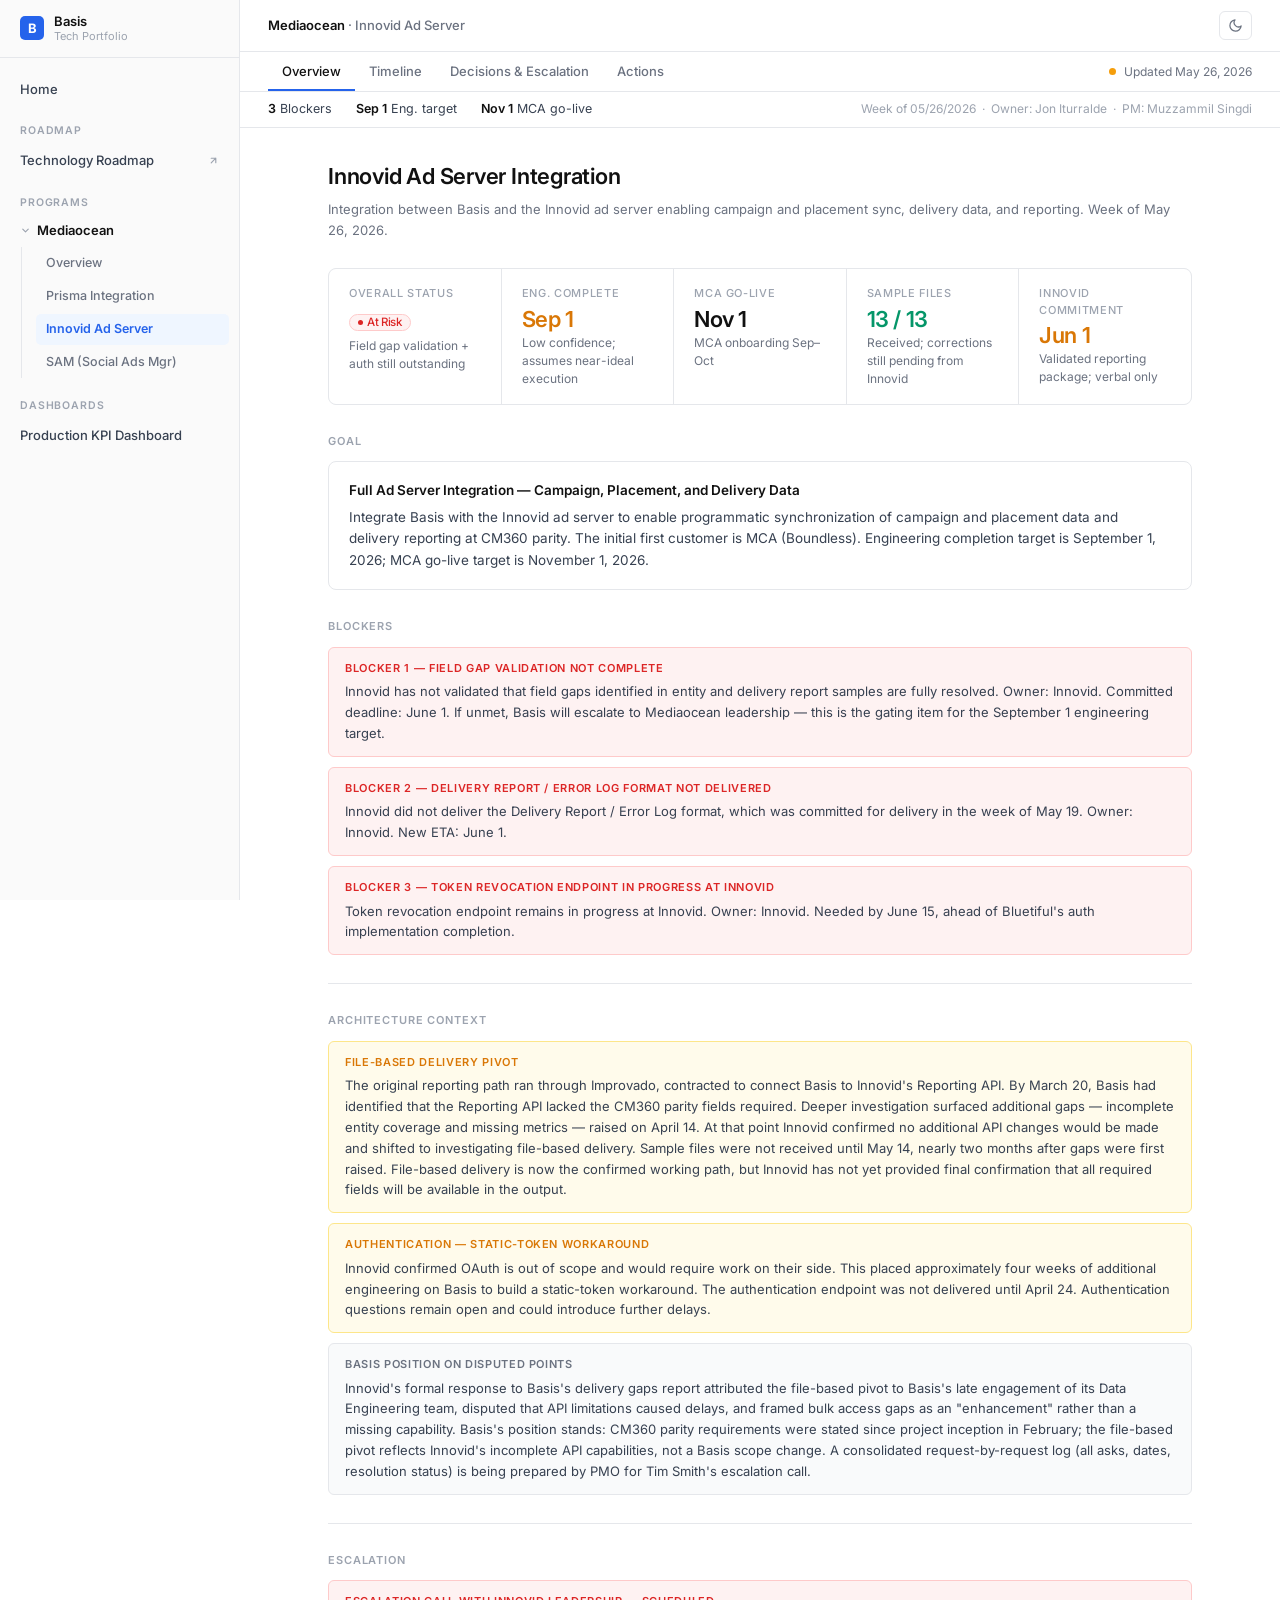
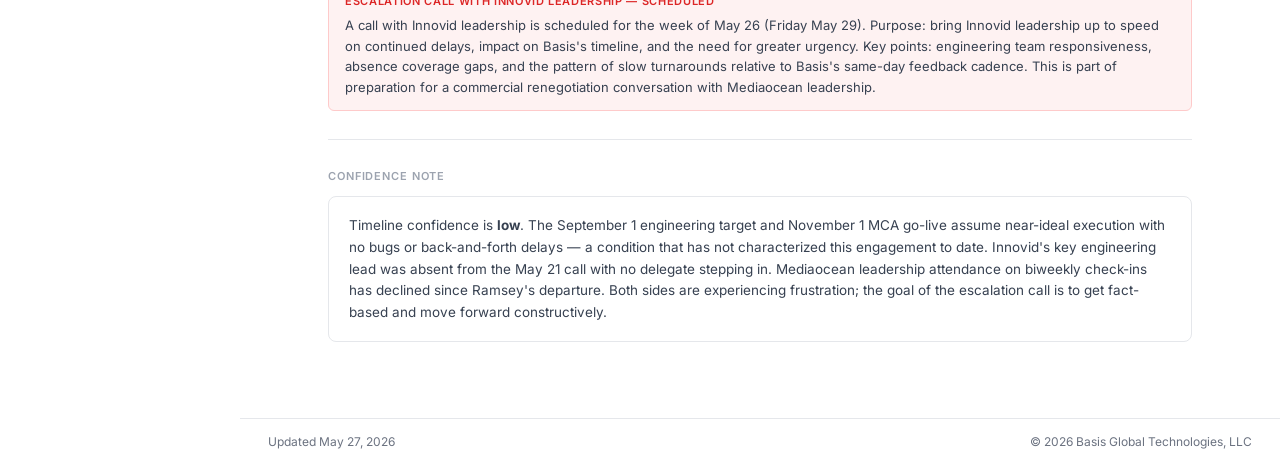
==== innovid-integration-status.html @ 83119a9a "Add files via upload" ====
<!DOCTYPE html>
<html lang="en">
<head>
<meta charset="UTF-8">
<meta name="viewport" content="width=device-width, initial-scale=1.0">
<title>Innovid Ad Server Integration · Basis Tech Portfolio</title>
<link href="https://fonts.googleapis.com/css2?family=Inter:wght@400;500;600&display=swap" rel="stylesheet">
<link rel="stylesheet" href="shared.css">
<script src="menu.js"></script>
<script src="shared.js"></script>
</head>
<body>

<!-- In-page tabs -->
<div class="page-tabs">
  <button class="active" data-tab="overview">Overview</button>
  <button data-tab="timeline">Timeline</button>
  <button data-tab="decisions">Decisions &amp; Escalation</button>
  <button data-tab="actions">Actions</button>
  <div class="page-tabs-spacer"></div>
  <div class="page-tabs-meta">
    <span class="sync-dot"></span>
    Updated May 26, 2026
  </div>
</div>

<div class="subbar">
  <span><strong>3</strong> Blockers</span>
  <span><strong>Sep 1</strong> Eng. target</span>
  <span><strong>Nov 1</strong> MCA go-live</span>
  <div class="subbar-right">Week of 05/26/2026 &nbsp;·&nbsp; Owner: Jon Iturralde &nbsp;·&nbsp; PM: Muzzammil Singdi</div>
</div>

<div class="page page-narrow">

  <!-- ════════ OVERVIEW ════════ -->
  <div class="tab-panel active" id="tab-overview">

    <h1>Innovid Ad Server Integration</h1>
    <p class="page-sub">Integration between Basis and the Innovid ad server enabling campaign and placement sync, delivery data, and reporting. Week of May 26, 2026.</p>

    <div class="kpi-row">
      <div class="kpi-cell">
        <div class="kpi-label">Overall Status</div>
        <div class="kpi-value" style="font-size:16px;padding-top:3px"><span class="badge red">At Risk</span></div>
        <div class="kpi-sub" style="margin-top:6px">Field gap validation + auth still outstanding</div>
      </div>
      <div class="kpi-cell">
        <div class="kpi-label">Eng. Complete</div>
        <div class="kpi-value amber">Sep 1</div>
        <div class="kpi-sub">Low confidence; assumes near-ideal execution</div>
      </div>
      <div class="kpi-cell">
        <div class="kpi-label">MCA Go-Live</div>
        <div class="kpi-value">Nov 1</div>
        <div class="kpi-sub">MCA onboarding Sep–Oct</div>
      </div>
      <div class="kpi-cell">
        <div class="kpi-label">Sample Files</div>
        <div class="kpi-value green">13 / 13</div>
        <div class="kpi-sub">Received; corrections still pending from Innovid</div>
      </div>
      <div class="kpi-cell">
        <div class="kpi-label">Innovid Commitment</div>
        <div class="kpi-value amber">Jun 1</div>
        <div class="kpi-sub">Validated reporting package; verbal only</div>
      </div>
    </div>

    <div class="section-heading">Goal</div>
    <div class="card">
      <div class="card-title">Full Ad Server Integration — Campaign, Placement, and Delivery Data</div>
      <p>Integrate Basis with the Innovid ad server to enable programmatic synchronization of campaign and placement data and delivery reporting at CM360 parity. The initial first customer is MCA (Boundless). Engineering completion target is September 1, 2026; MCA go-live target is November 1, 2026.</p>
    </div>

    <div class="section-heading">Blockers</div>

    <div class="callout red">
      <div class="callout-label">Blocker 1 — Field Gap Validation Not Complete</div>
      Innovid has not validated that field gaps identified in entity and delivery report samples are fully resolved. Owner: Innovid. Committed deadline: June 1. If unmet, Basis will escalate to Mediaocean leadership — this is the gating item for the September 1 engineering target.
    </div>

    <div class="callout red">
      <div class="callout-label">Blocker 2 — Delivery Report / Error Log Format Not Delivered</div>
      Innovid did not deliver the Delivery Report / Error Log format, which was committed for delivery in the week of May 19. Owner: Innovid. New ETA: June 1.
    </div>

    <div class="callout red">
      <div class="callout-label">Blocker 3 — Token Revocation Endpoint In Progress at Innovid</div>
      Token revocation endpoint remains in progress at Innovid. Owner: Innovid. Needed by June 15, ahead of Bluetiful's auth implementation completion.
    </div>

    <hr>

    <div class="section-heading">Architecture Context</div>

    <div class="callout amber">
      <div class="callout-label">File-Based Delivery Pivot</div>
      The original reporting path ran through Improvado, contracted to connect Basis to Innovid's Reporting API. By March 20, Basis had identified that the Reporting API lacked the CM360 parity fields required. Deeper investigation surfaced additional gaps — incomplete entity coverage and missing metrics — raised on April 14. At that point Innovid confirmed no additional API changes would be made and shifted to investigating file-based delivery. Sample files were not received until May 14, nearly two months after gaps were first raised. File-based delivery is now the confirmed working path, but Innovid has not yet provided final confirmation that all required fields will be available in the output.
    </div>

    <div class="callout amber">
      <div class="callout-label">Authentication — Static-Token Workaround</div>
      Innovid confirmed OAuth is out of scope and would require work on their side. This placed approximately four weeks of additional engineering on Basis to build a static-token workaround. The authentication endpoint was not delivered until April 24. Authentication questions remain open and could introduce further delays.
    </div>

    <div class="callout gray">
      <div class="callout-label">Basis Position on Disputed Points</div>
      Innovid's formal response to Basis's delivery gaps report attributed the file-based pivot to Basis's late engagement of its Data Engineering team, disputed that API limitations caused delays, and framed bulk access gaps as an "enhancement" rather than a missing capability. Basis's position stands: CM360 parity requirements were stated since project inception in February; the file-based pivot reflects Innovid's incomplete API capabilities, not a Basis scope change. A consolidated request-by-request log (all asks, dates, resolution status) is being prepared by PMO for Tim Smith's escalation call.
    </div>

    <hr>

    <div class="section-heading">Escalation</div>
    <div class="callout red">
      <div class="callout-label">Escalation Call with Innovid Leadership — Scheduled</div>
      A call with Innovid leadership is scheduled for the week of May 26 (Friday May 29). Purpose: bring Innovid leadership up to speed on continued delays, impact on Basis's timeline, and the need for greater urgency. Key points: engineering team responsiveness, absence coverage gaps, and the pattern of slow turnarounds relative to Basis's same-day feedback cadence. This is part of preparation for a commercial renegotiation conversation with Mediaocean leadership.
    </div>

    <hr>

    <div class="section-heading">Confidence Note</div>
    <div class="card">
      <p>Timeline confidence is <strong>low</strong>. The September 1 engineering target and November 1 MCA go-live assume near-ideal execution with no bugs or back-and-forth delays — a condition that has not characterized this engagement to date. Innovid's key engineering lead was absent from the May 21 call with no delegate stepping in. Mediaocean leadership attendance on biweekly check-ins has declined since Ramsey's departure. Both sides are experiencing frustration; the goal of the escalation call is to get fact-based and move forward constructively.</p>
    </div>

  </div>

  <!-- ════════ TIMELINE ════════ -->
  <div class="tab-panel" id="tab-timeline">

    <h1>Timeline</h1>
    <p class="page-sub">Engineering complete Sep 1 · MCA go-live Nov 1. Confidence: low.</p>

    <div class="timeline">
      <div class="tl-item done">
        <div class="tl-date">February 2026</div>
        <div class="tl-title">Project inception — CM360 parity requirements stated</div>
        <div class="tl-desc">Basis's CM360 parity requirement established as the scope baseline from the start of the engagement.</div>
      </div>
      <div class="tl-item done">
        <div class="tl-date">March 20, 2026</div>
        <div class="tl-title">Reporting API gaps identified</div>
        <div class="tl-desc">Basis identified that the Innovid Reporting API lacked CM360 parity fields required. Improvado was originally contracted to bridge this connection.</div>
      </div>
      <div class="tl-item done">
        <div class="tl-date">March 25, 2026</div>
        <div class="tl-title">Innovid API readiness workstream begins</div>
        <div class="tl-desc">Parallel track covering auth, entity API, and file-based delivery.</div>
      </div>
      <div class="tl-item done">
        <div class="tl-date">April 14, 2026</div>
        <div class="tl-title">Deeper API gaps raised — incomplete entity coverage, missing metrics</div>
        <div class="tl-desc">Basis Data team surfaced additional gaps. Innovid confirmed no additional API changes and pivoted to investigating file-based delivery.</div>
      </div>
      <div class="tl-item done">
        <div class="tl-date">April 15, 2026</div>
        <div class="tl-title">Campaign &amp; Placement integration begins</div>
        <div class="tl-desc">Dev targeting end of June; QA complete July 7.</div>
      </div>
      <div class="tl-item done">
        <div class="tl-date">April 15 – May 6, 2026</div>
        <div class="tl-title">Improvado integration — complete, de-scoped from Phase 1</div>
        <div class="tl-desc">Complete. De-scoped from Phase 1 pending confirmation that file-based delivery is sufficient.</div>
      </div>
      <div class="tl-item done">
        <div class="tl-date">April 24, 2026</div>
        <div class="tl-title">Authentication endpoint delivered by Innovid</div>
        <div class="tl-desc">Delivered approximately four weeks after it was needed, requiring Basis to build a static-token workaround in the interim. Auth questions remain open.</div>
      </div>
      <div class="tl-item done">
        <div class="tl-date">May 13, 2026</div>
        <div class="tl-title">File-based delivery architecture confirmed</div>
        <div class="tl-desc">All 13 sample files received May 13–14 (11 entity, 2 delivery). Data &amp; Reporting integration workstream begins.</div>
      </div>
      <div class="tl-item done">
        <div class="tl-date">Week of May 19, 2026</div>
        <div class="tl-title">Basis submits formal delivery gaps report to Innovid</div>
        <div class="tl-desc">Documented outstanding field gaps and delays. Innovid provided formal response disputing several points. Basis's position stands.</div>
      </div>
      <div class="tl-item risk">
        <div class="tl-date">June 1, 2026</div>
        <div class="tl-title">Innovid committed: validated reporting package due</div>
        <div class="tl-desc">Verbal commitment only — written confirmation outstanding. Field gap validation, revised sample files, and Delivery Report / Error Log format all due. If unmet, Basis escalates to Mediaocean leadership.</div>
      </div>
      <div class="tl-item active">
        <div class="tl-date">May 29, 2026</div>
        <div class="tl-title">Escalation call with Innovid leadership</div>
        <div class="tl-desc">Tim Smith leading. Part of preparation for commercial renegotiation conversation with Mediaocean leadership. TPMO to have consolidated delay log ready.</div>
      </div>
      <div class="tl-item upcoming">
        <div class="tl-date">June 15, 2026</div>
        <div class="tl-title">Token revocation endpoint needed from Innovid</div>
        <div class="tl-desc">Required ahead of Bluetiful's auth implementation completion.</div>
      </div>
      <div class="tl-item upcoming">
        <div class="tl-date">July 7, 2026</div>
        <div class="tl-title">Campaign &amp; Placement integration QA complete</div>
        <div class="tl-desc">Dev targeting end of June; QA complete July 7.</div>
      </div>
      <div class="tl-item upcoming">
        <div class="tl-date">May 29, 2026</div>
        <div class="tl-title">MCA onboarding task list due (Andrew)</div>
        <div class="tl-desc">Following May 15 scoping session with Boundless leadership. Needed to map MCA onboarding dependencies into the September timeline.</div>
      </div>
      <div class="tl-item upcoming">
        <div class="tl-date">August 28, 2026</div>
        <div class="tl-title">Data &amp; Reporting integration complete (target)</div>
        <div class="tl-desc">Architecture confirmed May 13; all 13 samples received May 14. Gated on Innovid field gap validation and delivery report format.</div>
      </div>
      <div class="tl-item risk">
        <div class="tl-date">September 1, 2026</div>
        <div class="tl-title">Engineering complete target</div>
        <div class="tl-desc">Low confidence. Assumes near-ideal execution. MCA onboarding preparation begins Sep 1 – Oct 31.</div>
      </div>
      <div class="tl-item upcoming">
        <div class="tl-date">November 1, 2026</div>
        <div class="tl-title">MCA go-live target</div>
        <div class="tl-desc">MCA onboarding Sep–Oct; live November 1. Dependent on September engineering target being met.</div>
      </div>
    </div>

  </div>

  <!-- ════════ DECISIONS & ESCALATION ════════ -->
  <div class="tab-panel" id="tab-decisions">

    <h1>Decisions &amp; Escalation Log</h1>
    <p class="page-sub">Key decisions and position statements. Most recent first.</p>

    <div class="decision-list-wrap">
      <div class="decision-item">
        <div class="decision-date">May 26, 2026</div>
        <div class="decision-text"><strong>Basis formal position on delivery gaps report confirmed</strong> — CM360 parity requirements were stated since project inception in February. The file-based pivot reflects Innovid's incomplete API capabilities, not a Basis scope change. Basis disputes Innovid's response attributing the pivot to Basis's late engagement of its Data Engineering team.</div>
        <span class="badge red">Disputed</span>
      </div>
      <div class="decision-item">
        <div class="decision-date">May 26, 2026</div>
        <div class="decision-text"><strong>Escalation call with Innovid leadership scheduled for May 29</strong> — Tim Smith leading. TPMO preparing consolidated request-by-request delay log for context. Part of preparation for commercial renegotiation with Mediaocean leadership.</div>
        <span class="badge amber">Escalating</span>
      </div>
      <div class="decision-item">
        <div class="decision-date">May 22, 2026</div>
        <div class="decision-text"><strong>June 1 as deadline for Innovid validated reporting package</strong> — Verbal commitment received from Innovid on the May 21 call to deliver everything by June 1. Written confirmation still outstanding. If unmet, Basis escalates to Mediaocean leadership.</div>
        <span class="badge amber">Verbal Only</span>
      </div>
      <div class="decision-item">
        <div class="decision-date">May 13, 2026</div>
        <div class="decision-text"><strong>File-based delivery confirmed as working architecture</strong> — Replaces Reporting API path. All 13 sample files received May 13–14. Improvado de-scoped from Phase 1 pending confirmation that file-based delivery is sufficient.</div>
        <span class="badge green">Confirmed</span>
      </div>
      <div class="decision-item">
        <div class="decision-date">April 14, 2026</div>
        <div class="decision-text"><strong>Innovid confirmed no additional API changes</strong> — Following Basis raising deeper gaps (incomplete entity coverage, missing metrics). Pivot to file-based delivery investigation began at this point.</div>
        <span class="badge gray">Noted</span>
      </div>
      <div class="decision-item">
        <div class="decision-date">April 2026</div>
        <div class="decision-text"><strong>Static-token workaround required due to OAuth being out of scope at Innovid</strong> — Innovid confirmed OAuth requires work on their side. Approximately four additional weeks of Basis engineering required to build workaround. Auth endpoint not delivered until April 24.</div>
        <span class="badge red">Unplanned Work</span>
      </div>
    </div>

  </div>

  <!-- ════════ ACTIONS ════════ -->
  <div class="tab-panel" id="tab-actions">

    <h1>Open Actions</h1>
    <p class="page-sub">Current open items as of May 26, 2026.</p>

    <table class="data-table">
      <thead>
        <tr>
          <th style="width:160px">Owner</th>
          <th>Action</th>
          <th style="width:80px">Priority</th>
          <th style="width:110px">Due</th>
        </tr>
      </thead>
      <tbody>
        <tr>
          <td class="owner-cell">Innovid</td>
          <td>Deliver validated reporting package: revised sample files with all field gap corrections resolved across all 13 files, plus Delivery Report / Error Log format. Written confirmation required — verbal commitment received on May 21.</td>
          <td><span class="badge red">Critical</span></td>
          <td class="date-cell">June 1, 2026</td>
        </tr>
        <tr>
          <td class="owner-cell">Innovid</td>
          <td>Deliver token revocation endpoint. Needed by June 15 ahead of Bluetiful's auth implementation completion.</td>
          <td><span class="badge red">High</span></td>
          <td class="date-cell">June 15, 2026</td>
        </tr>
        <tr>
          <td class="owner-cell">Muzzammil Singdi (PMO)</td>
          <td>Finalize and share consolidated request-by-request log: every ask made to Innovid with date requested, date delivered (or not), and resolution status. Due ahead of Tim's escalation call May 29.</td>
          <td><span class="badge red">High</span></td>
          <td class="date-cell">May 26 EOD</td>
        </tr>
        <tr>
          <td class="owner-cell">Tim Smith</td>
          <td>Lead escalation call with Innovid leadership. Key points: engineering team responsiveness, absence coverage gaps, pattern of slow turnarounds vs. Basis same-day feedback cadence. Also raise Mediaocean leadership attendance decline on biweekly check-ins.</td>
          <td><span class="badge red">High</span></td>
          <td class="date-cell">May 29, 2026</td>
        </tr>
        <tr>
          <td class="owner-cell">Andrew (MCA)</td>
          <td>Deliver MCA onboarding task list following May 15 scoping session with Boundless leadership. Needed to map MCA onboarding dependencies into the September timeline.</td>
          <td><span class="badge amber">Med</span></td>
          <td class="date-cell">May 29, 2026</td>
        </tr>
        <tr>
          <td class="owner-cell">Jon Iturralde</td>
          <td>Campaign &amp; Placement integration: target Dev complete end of June, QA complete July 7.</td>
          <td><span class="badge amber">Med</span></td>
          <td class="date-cell">July 7, 2026</td>
        </tr>
        <tr>
          <td class="owner-cell">Jon Iturralde</td>
          <td>Data &amp; Reporting integration: unblock pipeline and table design work once revised sample files received from Innovid. Target engineering completion August 28.</td>
          <td><span class="badge amber">Med</span></td>
          <td class="date-cell">Aug 28, 2026</td>
        </tr>
      </tbody>
    </table>

    <hr>

    <div class="section-heading">Key Contacts</div>
    <div style="display:grid;grid-template-columns:1fr 1fr;gap:12px">
      <div class="card">
        <div class="card-title">Basis</div>
        <p>Jon Iturralde (Product Owner)<br>
        Muzzammil Singdi (Program Manager)<br>
        Tim Smith (Executive Sponsor)<br>
        Ilia Fonariov (Program Lead, Mediaocean)</p>
      </div>
      <div class="card">
        <div class="card-title">Innovid / Mediaocean</div>
        <p>Innovid engineering lead (name TBD)<br>
        Mediaocean leadership (post-Ramsey departure)<br>
        Boundless / MCA leadership (first customer)</p>
      </div>
    </div>

  </div>

</div>

<script>
  BasisPortfolio.init('innovid', { context: '<strong>Mediaocean</strong> · Innovid Ad Server' });

  document.querySelectorAll('.page-tabs button').forEach(btn => {
    btn.addEventListener('click', () => {
      document.querySelectorAll('.page-tabs button').forEach(b => b.classList.remove('active'));
      document.querySelectorAll('.tab-panel').forEach(p => p.classList.remove('active'));
      btn.classList.add('active');
      const panel = document.getElementById('tab-' + btn.dataset.tab);
      if (panel) panel.classList.add('active');
      window.scrollTo({ top: 0, behavior: 'instant' });
    });
  });
</script>

</body>
</html>
---- shared.css ----
/* ═══════════════════════════════════════════════════════════════
   Basis Tech Portfolio — Shared Styles (v2)
   Sidebar nav · Light + Dark · Static footer
   ═══════════════════════════════════════════════════════════════ */

/* ── THEME TOKENS ── */
:root,
[data-theme="light"] {
  --bg: #ffffff;
  --bg-subtle: #f9fafb;
  --bg-elevated: #ffffff;
  --bg-hover: #f3f4f6;
  --bg-highlight: #fefce8;
  --bg-highlight-hover: #fef9c3;
  --bg-sidebar: #fafafa;

  --text: #111111;
  --text-secondary: #374151;
  --text-muted: #6b7280;
  --text-faint: #9ca3af;
  --text-disabled: #d1d5db;

  --border: #e5e7eb;
  --border-faint: #f3f4f6;
  --border-strong: #d1d5db;

  --accent: #2563eb;
  --accent-soft: #dbeafe;
  --accent-bg: #eff6ff;
  --accent-border: #bfdbfe;
  --accent-text-on: #ffffff;

  --green: #059669;
  --green-bg: #f0fdf4;
  --green-border: #bbf7d0;
  --green-dot: #10b981;

  --amber: #d97706;
  --amber-bg: #fffbeb;
  --amber-border: #fde68a;
  --amber-dot: #f59e0b;

  --red: #dc2626;
  --red-bg: #fef2f2;
  --red-border: #fecaca;

  --gray-pill-bg: #f3f4f6;
  --gray-pill-border: #e5e7eb;

  --shadow-sm: 0 1px 2px 0 rgba(0, 0, 0, 0.04);
  --shadow-focus: 0 0 0 3px rgba(37, 99, 235, 0.15);
}

[data-theme="dark"] {
  --bg: #0b0d10;
  --bg-subtle: #14171c;
  --bg-elevated: #15181d;
  --bg-hover: #1c2026;
  --bg-highlight: #2a2410;
  --bg-highlight-hover: #36300f;
  --bg-sidebar: #0d1015;

  --text: #f3f4f6;
  --text-secondary: #d1d5db;
  --text-muted: #9ca3af;
  --text-faint: #6b7280;
  --text-disabled: #4b5563;

  --border: #262a31;
  --border-faint: #1c2026;
  --border-strong: #3a4049;

  --accent: #60a5fa;
  --accent-soft: #1e3a8a;
  --accent-bg: #172554;
  --accent-border: #1e40af;
  --accent-text-on: #0b0d10;

  --green: #34d399;
  --green-bg: #052e1d;
  --green-border: #065f46;
  --green-dot: #10b981;

  --amber: #fbbf24;
  --amber-bg: #2d2008;
  --amber-border: #78350f;
  --amber-dot: #f59e0b;

  --red: #f87171;
  --red-bg: #2d0a0a;
  --red-border: #7f1d1d;

  --gray-pill-bg: #1c2026;
  --gray-pill-border: #2d3139;

  --shadow-sm: 0 1px 2px 0 rgba(0, 0, 0, 0.4);
  --shadow-focus: 0 0 0 3px rgba(96, 165, 250, 0.25);
}

/* ── RESET ── */
*, *::before, *::after { box-sizing: border-box; margin: 0; padding: 0; }

html { scroll-behavior: smooth; }

body {
  font-family: 'Inter', -apple-system, BlinkMacSystemFont, sans-serif;
  background: var(--bg);
  color: var(--text);
  font-size: 14px;
  line-height: 1.5;
  transition: background-color 0.15s ease, color 0.15s ease;
  -webkit-font-smoothing: antialiased;
  -moz-osx-font-smoothing: grayscale;
  min-height: 100vh;
}

a { color: var(--accent); text-decoration: none; }
a:hover { text-decoration: underline; }

/* ═══════════════════════════════════════════════════════════════
   LAYOUT — Sidebar + Topbar + Content + Footer
   ═══════════════════════════════════════════════════════════════ */
.layout {
  display: grid;
  grid-template-columns: 240px 1fr;
  grid-template-rows: auto 1fr auto;
  grid-template-areas:
    "sidebar topbar"
    "sidebar content"
    "sidebar footer";
  min-height: 100vh;
}

/* ═══════════════════════════════════════════════════════════════
   TOPBAR
   ═══════════════════════════════════════════════════════════════ */
.topbar {
  grid-area: topbar;
  display: flex;
  align-items: center;
  justify-content: space-between;
  padding: 0 28px;
  border-bottom: 1px solid var(--border);
  height: 52px;
  background: var(--bg);
  position: sticky;
  top: 0;
  z-index: 50;
  transition: background-color 0.15s ease, border-color 0.15s ease;
}

.topbar-left { display: flex; align-items: center; gap: 12px; min-width: 0; }

.hamburger {
  display: none;
  background: none;
  border: 1px solid var(--border);
  border-radius: 6px;
  padding: 5px;
  cursor: pointer;
  color: var(--text-muted);
}
.hamburger:hover { color: var(--text); background: var(--bg-hover); }
.hamburger svg { width: 16px; height: 16px; display: block; }

.topbar-context {
  font-size: 13px;
  color: var(--text-muted);
  font-weight: 500;
  min-width: 0;
  overflow: hidden;
  text-overflow: ellipsis;
  white-space: nowrap;
}
.topbar-context strong { color: var(--text); font-weight: 600; }

.topbar-right { display: flex; align-items: center; gap: 8px; }

.theme-toggle {
  background: none;
  border: 1px solid var(--border);
  border-radius: 6px;
  cursor: pointer;
  padding: 6px 8px;
  display: inline-flex;
  align-items: center;
  justify-content: center;
  color: var(--text-muted);
  transition: all 0.15s ease;
  font-family: inherit;
}
.theme-toggle:hover {
  color: var(--text);
  background: var(--bg-hover);
  border-color: var(--border-strong);
}
.theme-toggle svg { width: 15px; height: 15px; display: block; }
.theme-toggle .icon-sun { display: none; }
[data-theme="dark"] .theme-toggle .icon-sun { display: block; }
[data-theme="dark"] .theme-toggle .icon-moon { display: none; }

/* ═══════════════════════════════════════════════════════════════
   SIDEBAR NAV
   ═══════════════════════════════════════════════════════════════ */
.sidebar {
  grid-area: sidebar;
  background: var(--bg-sidebar);
  border-right: 1px solid var(--border);
  padding: 0 0 24px;
  position: sticky;
  top: 0;
  height: 100vh;
  overflow-y: auto;
  overflow-x: hidden;
  display: flex;
  flex-direction: column;
  transition: transform 0.2s ease, background-color 0.15s ease;
}

.sidebar-brand {
  display: flex;
  align-items: center;
  gap: 10px;
  padding: 14px 20px 14px;
  text-decoration: none;
  color: var(--text);
  border-bottom: 1px solid var(--border);
  margin-bottom: 4px;
  flex-shrink: 0;
}
.sidebar-brand:hover { text-decoration: none; }

.sidebar-brand .logo-mark {
  width: 24px;
  height: 24px;
  background: var(--accent);
  border-radius: 5px;
  display: inline-flex;
  align-items: center;
  justify-content: center;
  color: var(--accent-text-on);
  font-size: 13px;
  font-weight: 700;
  letter-spacing: -0.02em;
  flex-shrink: 0;
}

.sidebar-brand .brand-text { display: flex; flex-direction: column; line-height: 1.2; min-width: 0; }
.sidebar-brand .brand-name { font-size: 13px; font-weight: 600; color: var(--text); letter-spacing: -0.005em; }
.sidebar-brand .brand-sub { font-size: 11px; color: var(--text-faint); font-weight: 400; }

.sidebar-section {
  padding: 16px 20px 4px;
  font-size: 10.5px;
  font-weight: 600;
  text-transform: uppercase;
  letter-spacing: 0.08em;
  color: var(--text-faint);
}

.sidebar-nav { display: flex; flex-direction: column; padding: 0 10px; }

.nav-item {
  display: flex;
  align-items: center;
  gap: 8px;
  padding: 7px 10px;
  margin: 1px 0;
  border-radius: 5px;
  font-size: 13px;
  font-weight: 500;
  color: var(--text-secondary);
  text-decoration: none;
  cursor: pointer;
  transition: background 0.1s ease, color 0.1s ease;
}
.nav-item:hover {
  background: var(--bg-hover);
  color: var(--text);
  text-decoration: none;
}
.nav-item.active {
  background: var(--accent-bg);
  color: var(--accent);
  font-weight: 600;
}

.nav-item-label { flex: 1; min-width: 0; overflow: hidden; text-overflow: ellipsis; white-space: nowrap; }
.nav-item-external { width: 11px; height: 11px; color: var(--text-faint); flex-shrink: 0; }
.nav-item:hover .nav-item-external { color: var(--text-muted); }

/* Parent (expandable) item */
.nav-parent {
  display: flex;
  align-items: center;
  gap: 6px;
  padding: 7px 10px;
  margin: 1px 0;
  border-radius: 5px;
  font-size: 13px;
  font-weight: 500;
  color: var(--text-secondary);
  cursor: pointer;
  user-select: none;
  transition: background 0.1s ease, color 0.1s ease;
  background: none;
  border: none;
  text-align: left;
  font-family: inherit;
  width: 100%;
}
.nav-parent:hover { background: var(--bg-hover); color: var(--text); }
.nav-parent.has-active { color: var(--text); font-weight: 600; }

.nav-parent-chevron { width: 11px; height: 11px; transition: transform 0.15s ease; color: var(--text-faint); flex-shrink: 0; }
.nav-parent.open .nav-parent-chevron { transform: rotate(90deg); }

.nav-children {
  display: none;
  flex-direction: column;
  padding-left: 14px;
  margin-left: 11px;
  border-left: 1px solid var(--border);
  margin-top: 2px;
  margin-bottom: 4px;
}
.nav-parent.open + .nav-children { display: flex; }

.nav-children .nav-item { font-size: 12.5px; padding: 6px 10px; color: var(--text-muted); }
.nav-children .nav-item.active { color: var(--accent); background: var(--accent-bg); }
.nav-children .nav-item:hover { color: var(--text); }

/* ═══════════════════════════════════════════════════════════════
   CONTENT AREA
   ═══════════════════════════════════════════════════════════════ */
.content { grid-area: content; min-width: 0; }

.subbar {
  padding: 8px 28px;
  border-bottom: 1px solid var(--border);
  display: flex;
  align-items: center;
  gap: 24px;
  font-size: 12.5px;
  color: var(--text-secondary);
  background: var(--bg);
  flex-wrap: wrap;
}
.subbar span strong { font-weight: 600; color: var(--text); }
.subbar-right { margin-left: auto; color: var(--text-faint); font-size: 12px; }

.page { max-width: 1100px; margin: 0 auto; padding: 32px 28px 64px; }
.page-narrow { max-width: 920px; }

.tab-panel { display: none; }
.tab-panel.active { display: block; }

/* In-page tabs */
.page-tabs {
  display: flex;
  align-items: center;
  padding: 0 28px;
  border-bottom: 1px solid var(--border);
  background: var(--bg);
  height: 40px;
  overflow-x: auto;
  scrollbar-width: none;
  position: sticky;
  top: 52px;
  z-index: 40;
}
.page-tabs::-webkit-scrollbar { display: none; }
.page-tabs button {
  font-family: inherit;
  font-size: 13px;
  font-weight: 500;
  background: none;
  border: none;
  border-bottom: 2px solid transparent;
  cursor: pointer;
  padding: 0 14px;
  color: var(--text-muted);
  height: 100%;
  white-space: nowrap;
  transition: color 0.12s;
}
.page-tabs button:hover { color: var(--text); }
.page-tabs button.active { color: var(--text); border-bottom-color: var(--accent); }
.page-tabs-spacer { flex: 1; }
.page-tabs-meta { font-size: 12px; color: var(--text-muted); display: flex; align-items: center; gap: 8px; }

.sync-dot { width: 7px; height: 7px; border-radius: 50%; background: var(--amber-dot); display: inline-block; }
.sync-dot.green { background: var(--green-dot); }

/* ═══════════════════════════════════════════════════════════════
   TYPOGRAPHY
   ═══════════════════════════════════════════════════════════════ */
h1 {
  font-size: 22px;
  font-weight: 600;
  color: var(--text);
  margin-bottom: 6px;
  letter-spacing: -0.01em;
}
.page-sub { font-size: 13px; color: var(--text-muted); margin-bottom: 28px; }
h2 { font-size: 16px; font-weight: 600; color: var(--text); margin-bottom: 4px; margin-top: 32px; }
h2:first-child { margin-top: 0; }
.section-sub { font-size: 13px; color: var(--text-muted); margin-bottom: 16px; }
p { font-size: 13.5px; color: var(--text-secondary); line-height: 1.6; margin-bottom: 12px; }
p:last-child { margin-bottom: 0; }

.section-heading {
  font-size: 11px;
  font-weight: 600;
  text-transform: uppercase;
  letter-spacing: 0.08em;
  color: var(--text-faint);
  margin-bottom: 12px;
  margin-top: 28px;
}
.section-heading:first-child { margin-top: 0; }

hr { border: none; border-top: 1px solid var(--border); margin: 28px 0; }

/* ═══════════════════════════════════════════════════════════════
   KPI ROW
   ═══════════════════════════════════════════════════════════════ */
.kpi-row {
  display: flex;
  gap: 1px;
  background: var(--border);
  border: 1px solid var(--border);
  border-radius: 8px;
  overflow: hidden;
  margin-bottom: 28px;
}
.kpi-cell { flex: 1; background: var(--bg-elevated); padding: 16px 20px; }
.kpi-label {
  font-size: 11px;
  font-weight: 500;
  text-transform: uppercase;
  letter-spacing: 0.06em;
  color: var(--text-faint);
  margin-bottom: 6px;
}
.kpi-value {
  font-size: 22px;
  font-weight: 600;
  color: var(--text);
  line-height: 1;
  margin-bottom: 4px;
  letter-spacing: -0.02em;
}
.kpi-sub { font-size: 12px; color: var(--text-muted); }
.kpi-value.amber { color: var(--amber); }
.kpi-value.green { color: var(--green); }
.kpi-value.red { color: var(--red); }

/* ═══════════════════════════════════════════════════════════════
   CARDS
   ═══════════════════════════════════════════════════════════════ */
.card {
  border: 1px solid var(--border);
  border-radius: 8px;
  padding: 18px 20px;
  margin-bottom: 12px;
  background: var(--bg-elevated);
}
.card-title { font-size: 13.5px; font-weight: 600; color: var(--text); margin-bottom: 6px; }
.card p { margin-bottom: 0; }

/* ═══════════════════════════════════════════════════════════════
   CALLOUTS
   ═══════════════════════════════════════════════════════════════ */
.callout {
  border-radius: 6px;
  padding: 12px 16px;
  margin-bottom: 10px;
  font-size: 13px;
  line-height: 1.6;
  color: var(--text-secondary);
}
.callout strong { color: var(--text); }
.callout-label {
  font-size: 11px;
  font-weight: 600;
  text-transform: uppercase;
  letter-spacing: 0.06em;
  margin-bottom: 4px;
}
.callout.red { background: var(--red-bg); border: 1px solid var(--red-border); }
.callout.red .callout-label { color: var(--red); }
.callout.amber { background: var(--amber-bg); border: 1px solid var(--amber-border); }
.callout.amber .callout-label { color: var(--amber); }
.callout.green { background: var(--green-bg); border: 1px solid var(--green-border); }
.callout.green .callout-label { color: var(--green); }
.callout.blue { background: var(--accent-bg); border: 1px solid var(--accent-border); }
.callout.blue .callout-label { color: var(--accent); }
.callout.gray { background: var(--bg-subtle); border: 1px solid var(--border); }
.callout.gray .callout-label { color: var(--text-muted); }

/* ═══════════════════════════════════════════════════════════════
   BADGES
   ═══════════════════════════════════════════════════════════════ */
.badge {
  display: inline-flex;
  align-items: center;
  gap: 4px;
  font-size: 11.5px;
  font-weight: 500;
  padding: 2px 8px;
  border-radius: 9999px;
  border: 1px solid transparent;
}
.badge::before {
  content: '';
  width: 5px; height: 5px;
  border-radius: 50%;
  background: currentColor;
  flex-shrink: 0;
}
.badge.green { background: var(--green-bg); color: var(--green); border-color: var(--green-border); }
.badge.amber { background: var(--amber-bg); color: var(--amber); border-color: var(--amber-border); }
.badge.red { background: var(--red-bg); color: var(--red); border-color: var(--red-border); }
.badge.blue { background: var(--accent-bg); color: var(--accent); border-color: var(--accent-border); }
.badge.gray { background: var(--gray-pill-bg); color: var(--text-muted); border-color: var(--gray-pill-border); }

/* ═══════════════════════════════════════════════════════════════
   TABLES
   ═══════════════════════════════════════════════════════════════ */
.pilot-table, .data-table {
  width: 100%;
  border-collapse: collapse;
  font-size: 13px;
  margin-bottom: 12px;
}
.data-table {
  border: 1px solid var(--border);
  border-radius: 8px;
  overflow: hidden;
}
.pilot-table thead tr { border-bottom: 1px solid var(--border); }
.pilot-table th, .data-table th {
  font-size: 11px;
  font-weight: 600;
  text-transform: uppercase;
  letter-spacing: 0.06em;
  color: var(--text-faint);
  padding: 8px 14px;
  text-align: left;
  background: var(--bg-subtle);
  border-bottom: 1px solid var(--border);
}
.pilot-table td, .data-table td {
  padding: 10px 14px;
  border-bottom: 1px solid var(--border-faint);
  vertical-align: top;
  color: var(--text-secondary);
  line-height: 1.55;
}
.pilot-table tr:last-child td, .data-table tr:last-child td { border-bottom: none; }
.pilot-table tr:hover td, .data-table tr:hover td { background: var(--bg-hover); }
.pilot-table .agency, .owner-cell { font-weight: 500; color: var(--text); white-space: nowrap; }
.date-cell { font-size: 12px; color: var(--text-muted); white-space: nowrap; }

.top-candidate { background: var(--bg-highlight); }
.top-candidate:hover td { background: var(--bg-highlight-hover) !important; }

/* ═══════════════════════════════════════════════════════════════
   TIMELINE
   ═══════════════════════════════════════════════════════════════ */
.timeline { padding-left: 20px; position: relative; }
.timeline::before {
  content: '';
  position: absolute;
  left: 5px; top: 8px; bottom: 8px;
  width: 1px;
  background: var(--border);
}
.tl-item { position: relative; padding: 0 0 20px 20px; }
.tl-item::before {
  content: '';
  position: absolute;
  left: -7px; top: 5px;
  width: 9px; height: 9px;
  border-radius: 50%;
  background: var(--border);
  border: 2px solid var(--border);
}
.tl-item.done::before { background: var(--green-dot); border-color: var(--green-dot); }
.tl-item.active::before { background: var(--accent); border-color: var(--accent); box-shadow: var(--shadow-focus); }
.tl-item.upcoming::before { background: var(--bg); border-color: var(--text-faint); }
.tl-item.risk::before { background: var(--red); border-color: var(--red); }
.tl-date { font-size: 11.5px; font-weight: 500; color: var(--text-muted); margin-bottom: 1px; }
.tl-title { font-size: 13.5px; font-weight: 500; color: var(--text); margin-bottom: 2px; }
.tl-desc { font-size: 12.5px; color: var(--text-muted); line-height: 1.5; }

/* ═══════════════════════════════════════════════════════════════
   PROJECT LIST
   ═══════════════════════════════════════════════════════════════ */
.project-item {
  border: 1px solid var(--border);
  border-radius: 8px;
  padding: 16px 18px;
  margin-bottom: 10px;
  display: grid;
  grid-template-columns: 28px 1fr auto;
  gap: 12px;
  align-items: start;
  background: var(--bg-elevated);
}
.proj-num { font-size: 18px; font-weight: 600; color: var(--text-disabled); line-height: 1; padding-top: 1px; }
.proj-name { font-size: 13.5px; font-weight: 600; color: var(--text); margin-bottom: 4px; }
.proj-desc { font-size: 12.5px; color: var(--text-muted); line-height: 1.55; }
.proj-meta { text-align: right; display: flex; flex-direction: column; gap: 6px; align-items: flex-end; min-width: 120px; }

/* ═══════════════════════════════════════════════════════════════
   DECISION LOG
   ═══════════════════════════════════════════════════════════════ */
.decision-list-wrap {
  border: 1px solid var(--border);
  border-radius: 8px;
  overflow: hidden;
  margin-bottom: 12px;
  background: var(--bg-elevated);
}
.decision-item {
  padding: 14px 16px;
  border-bottom: 1px solid var(--border-faint);
  display: grid;
  grid-template-columns: 110px 1fr auto;
  gap: 16px;
  align-items: start;
}
.decision-item:last-child { border-bottom: none; }
.decision-date { font-size: 12px; color: var(--text-faint); padding-top: 1px; }
.decision-text { font-size: 13px; color: var(--text-secondary); line-height: 1.55; }
.decision-text strong { color: var(--text); font-weight: 600; }

/* ═══════════════════════════════════════════════════════════════
   HOME / SPLASH PAGE
   ═══════════════════════════════════════════════════════════════ */
.splash {
  padding: 80px 32px 48px;
  text-align: center;
}
.splash-eyebrow {
  font-size: 11px;
  font-weight: 600;
  text-transform: uppercase;
  letter-spacing: 0.1em;
  color: var(--text-faint);
  margin-bottom: 18px;
}
.splash-title {
  font-size: 40px;
  font-weight: 600;
  color: var(--text);
  margin-bottom: 16px;
  letter-spacing: -0.02em;
  line-height: 1.1;
}
.splash-lede {
  font-size: 15px;
  color: var(--text-muted);
  max-width: 580px;
  margin: 0 auto;
  line-height: 1.6;
}

/* Status summary strip */
.status-summary {
  max-width: 880px;
  margin: 40px auto 0;
  padding: 0 28px;
}
.status-summary-inner {
  display: grid;
  grid-template-columns: repeat(auto-fit, minmax(140px, 1fr));
  gap: 1px;
  background: var(--border);
  border: 1px solid var(--border);
  border-radius: 8px;
  overflow: hidden;
}
.summary-cell {
  background: var(--bg-elevated);
  padding: 18px 20px;
  text-align: center;
}
.summary-count {
  font-size: 26px;
  font-weight: 600;
  letter-spacing: -0.02em;
  color: var(--text);
  line-height: 1;
  margin-bottom: 6px;
}
.summary-count.green { color: var(--green); }
.summary-count.blue { color: var(--accent); }
.summary-count.amber { color: var(--amber); }
.summary-count.gray { color: var(--text-muted); }
.summary-label {
  font-size: 11px;
  font-weight: 500;
  text-transform: uppercase;
  letter-spacing: 0.06em;
  color: var(--text-faint);
}

.home-hint {
  text-align: center;
  padding: 28px 28px 8px;
  font-size: 13px;
  color: var(--text-faint);
}

/* ═══════════════════════════════════════════════════════════════
   FOOTER
   ═══════════════════════════════════════════════════════════════ */
.footer {
  grid-area: footer;
  border-top: 1px solid var(--border);
  background: var(--bg);
  padding: 14px 28px;
  display: flex;
  align-items: center;
  justify-content: space-between;
  gap: 16px;
  font-size: 12px;
  color: var(--text-muted);
  flex-wrap: wrap;
}
.footer-left, .footer-right { display: flex; align-items: center; gap: 8px; }
.footer-sep {
  width: 3px;
  height: 3px;
  background: var(--text-disabled);
  border-radius: 50%;
  display: inline-block;
}

/* ═══════════════════════════════════════════════════════════════
   MOBILE OVERLAY
   ═══════════════════════════════════════════════════════════════ */
.sidebar-overlay {
  display: none;
  position: fixed;
  inset: 0;
  background: rgba(0, 0, 0, 0.4);
  z-index: 60;
}

/* ═══════════════════════════════════════════════════════════════
   RESPONSIVE
   ═══════════════════════════════════════════════════════════════ */
@media (max-width: 880px) {
  .layout {
    grid-template-columns: 1fr;
    grid-template-areas:
      "topbar"
      "content"
      "footer";
  }
  .sidebar {
    position: fixed;
    top: 0; left: 0;
    width: 260px;
    height: 100vh;
    z-index: 70;
    transform: translateX(-100%);
    box-shadow: 2px 0 12px rgba(0, 0, 0, 0.15);
  }
  .sidebar.open { transform: translateX(0); }
  .sidebar-overlay.open { display: block; }
  .hamburger { display: inline-flex; }
}

@media (max-width: 720px) {
  .page { padding: 24px 16px 56px; }
  .topbar { padding: 0 16px; }
  .subbar { padding: 8px 16px; gap: 12px; }
  .kpi-row { flex-direction: column; gap: 0; }
  .decision-item { grid-template-columns: 1fr; gap: 4px; }
  .project-item { grid-template-columns: 28px 1fr; }
  .proj-meta { grid-column: 2; flex-direction: row; align-items: center; justify-content: flex-start; }
  .pilot-table { font-size: 12px; }
  .splash { padding: 56px 16px 36px; }
  .splash-title { font-size: 28px; }
  .footer { padding: 12px 16px; flex-direction: column; align-items: flex-start; gap: 6px; }
  .page-tabs { padding: 0 16px; }
}
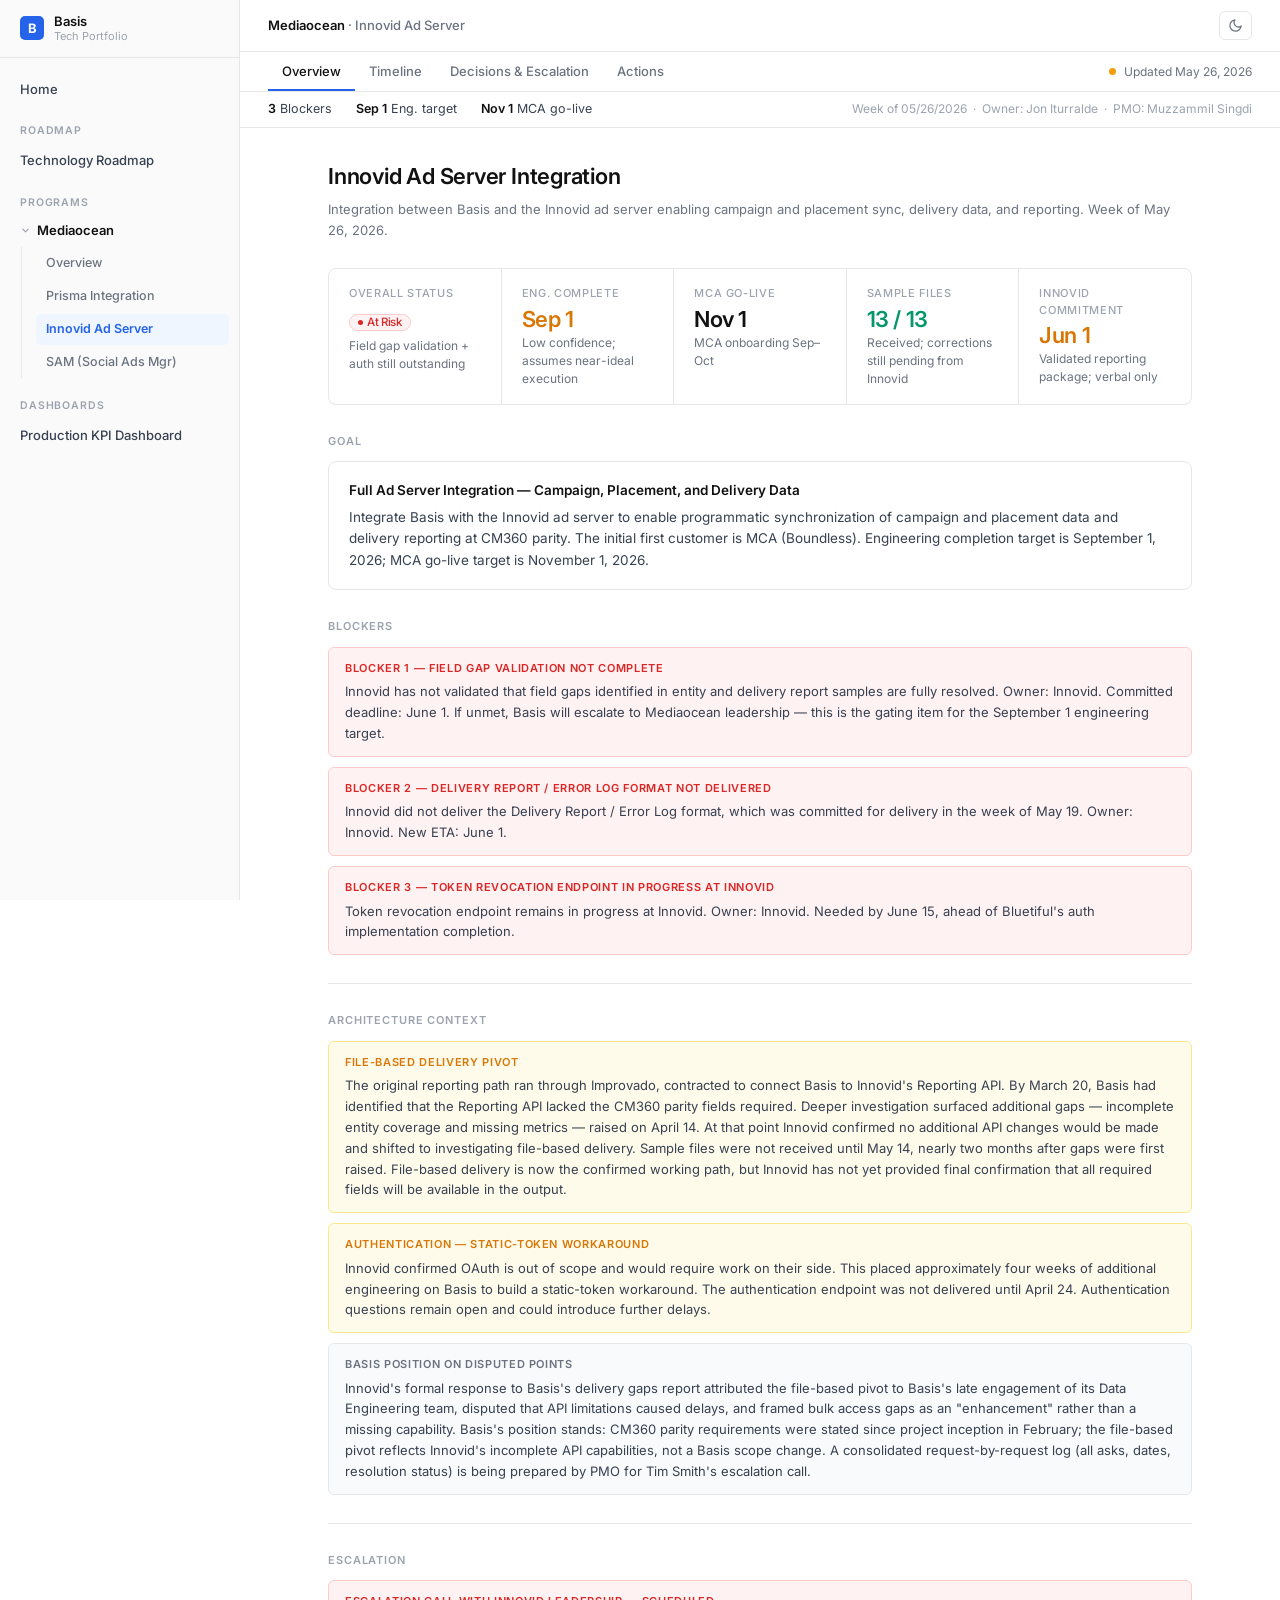
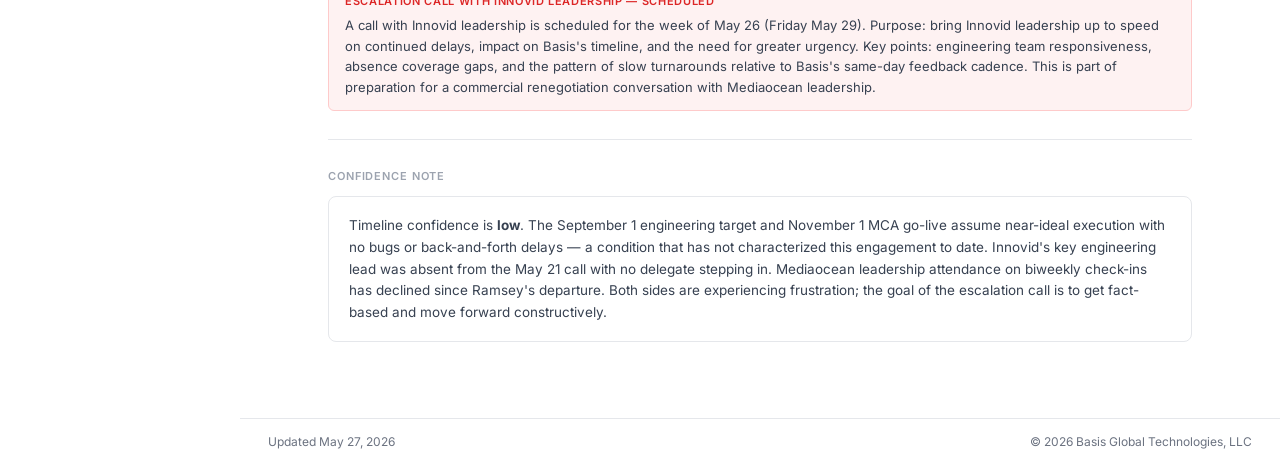
==== commit e56a9485: "Formatting updates for consistency" ====
--- a/innovid-integration-status.html
+++ b/innovid-integration-status.html
@@ -28,7 +28,7 @@
   <span><strong>3</strong> Blockers</span>
   <span><strong>Sep 1</strong> Eng. target</span>
   <span><strong>Nov 1</strong> MCA go-live</span>
-  <div class="subbar-right">Week of 05/26/2026 &nbsp;·&nbsp; Owner: Jon Iturralde &nbsp;·&nbsp; PM: Muzzammil Singdi</div>
+  <div class="subbar-right">Week of 05/26/2026 &nbsp;·&nbsp; Owner: Jon Iturralde &nbsp;·&nbsp; PMO: Muzzammil Singdi</div>
 </div>
 
 <div class="page page-narrow">
--- a/shared.css
+++ b/shared.css
@@ -666,6 +666,7 @@
   max-width: 580px;
   margin: 0 auto;
   line-height: 1.6;
+  text-align: left;
 }
 
 /* Status summary strip */
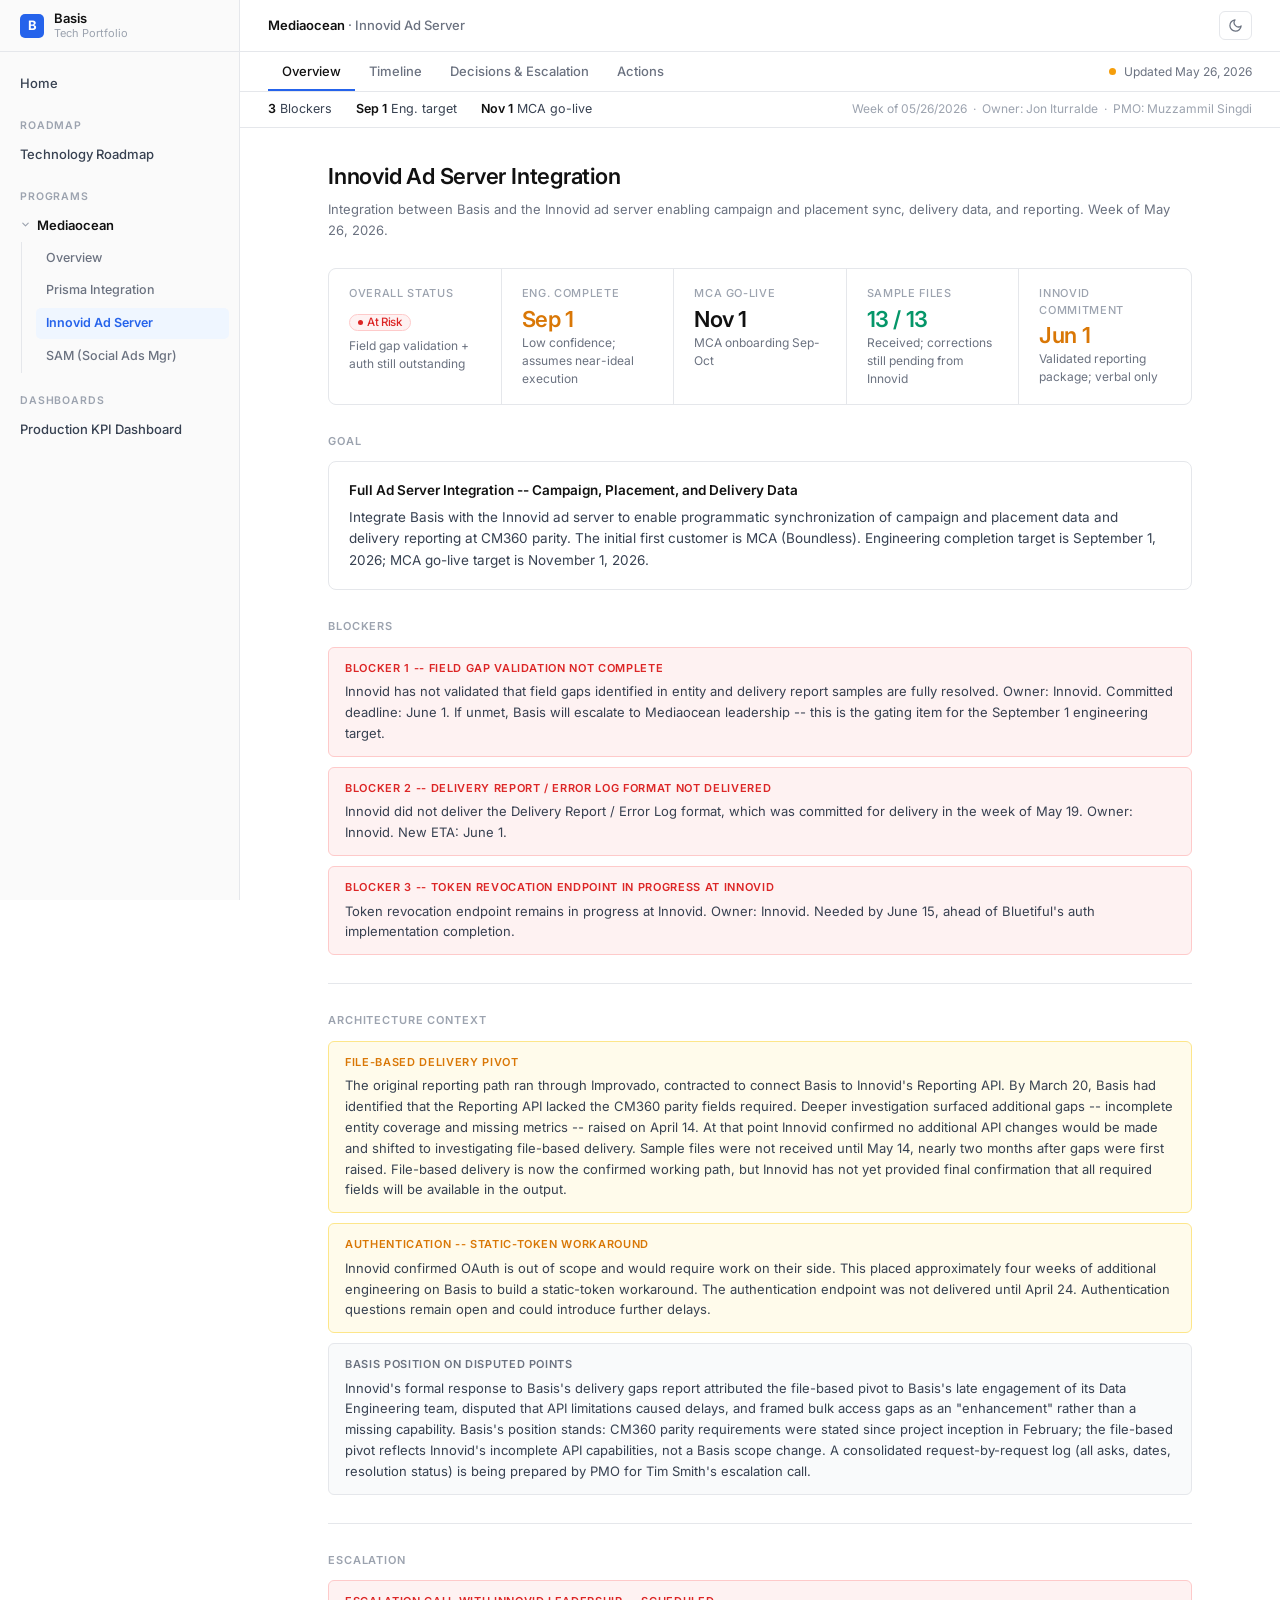
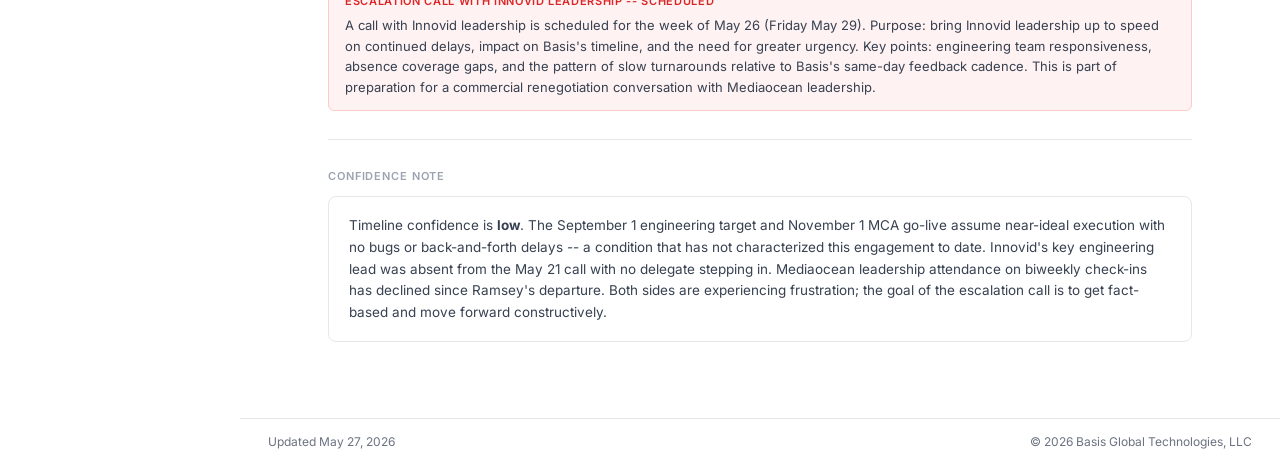
==== commit bfbb5647: "Roadmap inclusion and format updates" ====
--- a/innovid-integration-status.html
+++ b/innovid-integration-status.html
@@ -53,7 +53,7 @@
       <div class="kpi-cell">
         <div class="kpi-label">MCA Go-Live</div>
         <div class="kpi-value">Nov 1</div>
-        <div class="kpi-sub">MCA onboarding Sep–Oct</div>
+        <div class="kpi-sub">MCA onboarding Sep-Oct</div>
       </div>
       <div class="kpi-cell">
         <div class="kpi-label">Sample Files</div>
@@ -69,24 +69,24 @@
 
     <div class="section-heading">Goal</div>
     <div class="card">
-      <div class="card-title">Full Ad Server Integration — Campaign, Placement, and Delivery Data</div>
+      <div class="card-title">Full Ad Server Integration -- Campaign, Placement, and Delivery Data</div>
       <p>Integrate Basis with the Innovid ad server to enable programmatic synchronization of campaign and placement data and delivery reporting at CM360 parity. The initial first customer is MCA (Boundless). Engineering completion target is September 1, 2026; MCA go-live target is November 1, 2026.</p>
     </div>
 
     <div class="section-heading">Blockers</div>
 
     <div class="callout red">
-      <div class="callout-label">Blocker 1 — Field Gap Validation Not Complete</div>
-      Innovid has not validated that field gaps identified in entity and delivery report samples are fully resolved. Owner: Innovid. Committed deadline: June 1. If unmet, Basis will escalate to Mediaocean leadership — this is the gating item for the September 1 engineering target.
+      <div class="callout-label">Blocker 1 -- Field Gap Validation Not Complete</div>
+      Innovid has not validated that field gaps identified in entity and delivery report samples are fully resolved. Owner: Innovid. Committed deadline: June 1. If unmet, Basis will escalate to Mediaocean leadership -- this is the gating item for the September 1 engineering target.
     </div>
 
     <div class="callout red">
-      <div class="callout-label">Blocker 2 — Delivery Report / Error Log Format Not Delivered</div>
+      <div class="callout-label">Blocker 2 -- Delivery Report / Error Log Format Not Delivered</div>
       Innovid did not deliver the Delivery Report / Error Log format, which was committed for delivery in the week of May 19. Owner: Innovid. New ETA: June 1.
     </div>
 
     <div class="callout red">
-      <div class="callout-label">Blocker 3 — Token Revocation Endpoint In Progress at Innovid</div>
+      <div class="callout-label">Blocker 3 -- Token Revocation Endpoint In Progress at Innovid</div>
       Token revocation endpoint remains in progress at Innovid. Owner: Innovid. Needed by June 15, ahead of Bluetiful's auth implementation completion.
     </div>
 
@@ -96,11 +96,11 @@
 
     <div class="callout amber">
       <div class="callout-label">File-Based Delivery Pivot</div>
-      The original reporting path ran through Improvado, contracted to connect Basis to Innovid's Reporting API. By March 20, Basis had identified that the Reporting API lacked the CM360 parity fields required. Deeper investigation surfaced additional gaps — incomplete entity coverage and missing metrics — raised on April 14. At that point Innovid confirmed no additional API changes would be made and shifted to investigating file-based delivery. Sample files were not received until May 14, nearly two months after gaps were first raised. File-based delivery is now the confirmed working path, but Innovid has not yet provided final confirmation that all required fields will be available in the output.
+      The original reporting path ran through Improvado, contracted to connect Basis to Innovid's Reporting API. By March 20, Basis had identified that the Reporting API lacked the CM360 parity fields required. Deeper investigation surfaced additional gaps -- incomplete entity coverage and missing metrics -- raised on April 14. At that point Innovid confirmed no additional API changes would be made and shifted to investigating file-based delivery. Sample files were not received until May 14, nearly two months after gaps were first raised. File-based delivery is now the confirmed working path, but Innovid has not yet provided final confirmation that all required fields will be available in the output.
     </div>
 
     <div class="callout amber">
-      <div class="callout-label">Authentication — Static-Token Workaround</div>
+      <div class="callout-label">Authentication -- Static-Token Workaround</div>
       Innovid confirmed OAuth is out of scope and would require work on their side. This placed approximately four weeks of additional engineering on Basis to build a static-token workaround. The authentication endpoint was not delivered until April 24. Authentication questions remain open and could introduce further delays.
     </div>
 
@@ -113,7 +113,7 @@
 
     <div class="section-heading">Escalation</div>
     <div class="callout red">
-      <div class="callout-label">Escalation Call with Innovid Leadership — Scheduled</div>
+      <div class="callout-label">Escalation Call with Innovid Leadership -- Scheduled</div>
       A call with Innovid leadership is scheduled for the week of May 26 (Friday May 29). Purpose: bring Innovid leadership up to speed on continued delays, impact on Basis's timeline, and the need for greater urgency. Key points: engineering team responsiveness, absence coverage gaps, and the pattern of slow turnarounds relative to Basis's same-day feedback cadence. This is part of preparation for a commercial renegotiation conversation with Mediaocean leadership.
     </div>
 
@@ -121,7 +121,7 @@
 
     <div class="section-heading">Confidence Note</div>
     <div class="card">
-      <p>Timeline confidence is <strong>low</strong>. The September 1 engineering target and November 1 MCA go-live assume near-ideal execution with no bugs or back-and-forth delays — a condition that has not characterized this engagement to date. Innovid's key engineering lead was absent from the May 21 call with no delegate stepping in. Mediaocean leadership attendance on biweekly check-ins has declined since Ramsey's departure. Both sides are experiencing frustration; the goal of the escalation call is to get fact-based and move forward constructively.</p>
+      <p>Timeline confidence is <strong>low</strong>. The September 1 engineering target and November 1 MCA go-live assume near-ideal execution with no bugs or back-and-forth delays -- a condition that has not characterized this engagement to date. Innovid's key engineering lead was absent from the May 21 call with no delegate stepping in. Mediaocean leadership attendance on biweekly check-ins has declined since Ramsey's departure. Both sides are experiencing frustration; the goal of the escalation call is to get fact-based and move forward constructively.</p>
     </div>
 
   </div>
@@ -133,90 +133,90 @@
     <p class="page-sub">Engineering complete Sep 1 · MCA go-live Nov 1. Confidence: low.</p>
 
     <div class="timeline">
-      <div class="tl-item done">
-        <div class="tl-date">February 2026</div>
-        <div class="tl-title">Project inception — CM360 parity requirements stated</div>
-        <div class="tl-desc">Basis's CM360 parity requirement established as the scope baseline from the start of the engagement.</div>
-      </div>
-      <div class="tl-item done">
-        <div class="tl-date">March 20, 2026</div>
-        <div class="tl-title">Reporting API gaps identified</div>
-        <div class="tl-desc">Basis identified that the Innovid Reporting API lacked CM360 parity fields required. Improvado was originally contracted to bridge this connection.</div>
-      </div>
-      <div class="tl-item done">
-        <div class="tl-date">March 25, 2026</div>
-        <div class="tl-title">Innovid API readiness workstream begins</div>
-        <div class="tl-desc">Parallel track covering auth, entity API, and file-based delivery.</div>
-      </div>
-      <div class="tl-item done">
-        <div class="tl-date">April 14, 2026</div>
-        <div class="tl-title">Deeper API gaps raised — incomplete entity coverage, missing metrics</div>
-        <div class="tl-desc">Basis Data team surfaced additional gaps. Innovid confirmed no additional API changes and pivoted to investigating file-based delivery.</div>
-      </div>
-      <div class="tl-item done">
-        <div class="tl-date">April 15, 2026</div>
-        <div class="tl-title">Campaign &amp; Placement integration begins</div>
+      <div class="tl-item upcoming">
+        <div class="tl-date">November 1, 2026</div>
+        <div class="tl-title">MCA go-live target</div>
+        <div class="tl-desc">MCA onboarding Sep-Oct; live November 1. Dependent on September engineering target being met.</div>
+      </div>
+      <div class="tl-item risk">
+        <div class="tl-date">September 1, 2026</div>
+        <div class="tl-title">Engineering complete target</div>
+        <div class="tl-desc">Low confidence. Assumes near-ideal execution. MCA onboarding preparation begins Sep 1 - Oct 31.</div>
+      </div>
+      <div class="tl-item upcoming">
+        <div class="tl-date">August 28, 2026</div>
+        <div class="tl-title">Data &amp; Reporting integration complete (target)</div>
+        <div class="tl-desc">Architecture confirmed May 13; all 13 samples received May 14. Gated on Innovid field gap validation and delivery report format.</div>
+      </div>
+      <div class="tl-item upcoming">
+        <div class="tl-date">July 7, 2026</div>
+        <div class="tl-title">Campaign &amp; Placement integration QA complete</div>
         <div class="tl-desc">Dev targeting end of June; QA complete July 7.</div>
       </div>
-      <div class="tl-item done">
-        <div class="tl-date">April 15 – May 6, 2026</div>
-        <div class="tl-title">Improvado integration — complete, de-scoped from Phase 1</div>
-        <div class="tl-desc">Complete. De-scoped from Phase 1 pending confirmation that file-based delivery is sufficient.</div>
-      </div>
-      <div class="tl-item done">
-        <div class="tl-date">April 24, 2026</div>
-        <div class="tl-title">Authentication endpoint delivered by Innovid</div>
-        <div class="tl-desc">Delivered approximately four weeks after it was needed, requiring Basis to build a static-token workaround in the interim. Auth questions remain open.</div>
-      </div>
-      <div class="tl-item done">
-        <div class="tl-date">May 13, 2026</div>
-        <div class="tl-title">File-based delivery architecture confirmed</div>
-        <div class="tl-desc">All 13 sample files received May 13–14 (11 entity, 2 delivery). Data &amp; Reporting integration workstream begins.</div>
-      </div>
-      <div class="tl-item done">
-        <div class="tl-date">Week of May 19, 2026</div>
-        <div class="tl-title">Basis submits formal delivery gaps report to Innovid</div>
-        <div class="tl-desc">Documented outstanding field gaps and delays. Innovid provided formal response disputing several points. Basis's position stands.</div>
+      <div class="tl-item upcoming">
+        <div class="tl-date">June 15, 2026</div>
+        <div class="tl-title">Token revocation endpoint needed from Innovid</div>
+        <div class="tl-desc">Required ahead of Bluetiful's auth implementation completion.</div>
       </div>
       <div class="tl-item risk">
         <div class="tl-date">June 1, 2026</div>
         <div class="tl-title">Innovid committed: validated reporting package due</div>
-        <div class="tl-desc">Verbal commitment only — written confirmation outstanding. Field gap validation, revised sample files, and Delivery Report / Error Log format all due. If unmet, Basis escalates to Mediaocean leadership.</div>
+        <div class="tl-desc">Verbal commitment only -- written confirmation outstanding. Field gap validation, revised sample files, and Delivery Report / Error Log format all due. If unmet, Basis escalates to Mediaocean leadership.</div>
+      </div>
+      <div class="tl-item upcoming">
+        <div class="tl-date">May 29, 2026</div>
+        <div class="tl-title">MCA onboarding task list due (Andrew)</div>
+        <div class="tl-desc">Following May 15 scoping session with Boundless leadership. Needed to map MCA onboarding dependencies into the September timeline.</div>
       </div>
       <div class="tl-item active">
         <div class="tl-date">May 29, 2026</div>
         <div class="tl-title">Escalation call with Innovid leadership</div>
         <div class="tl-desc">Tim Smith leading. Part of preparation for commercial renegotiation conversation with Mediaocean leadership. TPMO to have consolidated delay log ready.</div>
       </div>
-      <div class="tl-item upcoming">
-        <div class="tl-date">June 15, 2026</div>
-        <div class="tl-title">Token revocation endpoint needed from Innovid</div>
-        <div class="tl-desc">Required ahead of Bluetiful's auth implementation completion.</div>
-      </div>
-      <div class="tl-item upcoming">
-        <div class="tl-date">July 7, 2026</div>
-        <div class="tl-title">Campaign &amp; Placement integration QA complete</div>
+      <div class="tl-item done">
+        <div class="tl-date">Week of May 19, 2026</div>
+        <div class="tl-title">Basis submits formal delivery gaps report to Innovid</div>
+        <div class="tl-desc">Documented outstanding field gaps and delays. Innovid provided formal response disputing several points. Basis's position stands.</div>
+      </div>
+      <div class="tl-item done">
+        <div class="tl-date">May 13, 2026</div>
+        <div class="tl-title">File-based delivery architecture confirmed</div>
+        <div class="tl-desc">All 13 sample files received May 13-14 (11 entity, 2 delivery). Data &amp; Reporting integration workstream begins.</div>
+      </div>
+      <div class="tl-item done">
+        <div class="tl-date">April 24, 2026</div>
+        <div class="tl-title">Authentication endpoint delivered by Innovid</div>
+        <div class="tl-desc">Delivered approximately four weeks after it was needed, requiring Basis to build a static-token workaround in the interim. Auth questions remain open.</div>
+      </div>
+      <div class="tl-item done">
+        <div class="tl-date">April 15 - May 6, 2026</div>
+        <div class="tl-title">Improvado integration -- complete, de-scoped from Phase 1</div>
+        <div class="tl-desc">Complete. De-scoped from Phase 1 pending confirmation that file-based delivery is sufficient.</div>
+      </div>
+      <div class="tl-item done">
+        <div class="tl-date">April 15, 2026</div>
+        <div class="tl-title">Campaign &amp; Placement integration begins</div>
         <div class="tl-desc">Dev targeting end of June; QA complete July 7.</div>
       </div>
-      <div class="tl-item upcoming">
-        <div class="tl-date">May 29, 2026</div>
-        <div class="tl-title">MCA onboarding task list due (Andrew)</div>
-        <div class="tl-desc">Following May 15 scoping session with Boundless leadership. Needed to map MCA onboarding dependencies into the September timeline.</div>
-      </div>
-      <div class="tl-item upcoming">
-        <div class="tl-date">August 28, 2026</div>
-        <div class="tl-title">Data &amp; Reporting integration complete (target)</div>
-        <div class="tl-desc">Architecture confirmed May 13; all 13 samples received May 14. Gated on Innovid field gap validation and delivery report format.</div>
-      </div>
-      <div class="tl-item risk">
-        <div class="tl-date">September 1, 2026</div>
-        <div class="tl-title">Engineering complete target</div>
-        <div class="tl-desc">Low confidence. Assumes near-ideal execution. MCA onboarding preparation begins Sep 1 – Oct 31.</div>
-      </div>
-      <div class="tl-item upcoming">
-        <div class="tl-date">November 1, 2026</div>
-        <div class="tl-title">MCA go-live target</div>
-        <div class="tl-desc">MCA onboarding Sep–Oct; live November 1. Dependent on September engineering target being met.</div>
+      <div class="tl-item done">
+        <div class="tl-date">April 14, 2026</div>
+        <div class="tl-title">Deeper API gaps raised -- incomplete entity coverage, missing metrics</div>
+        <div class="tl-desc">Basis Data team surfaced additional gaps. Innovid confirmed no additional API changes and pivoted to investigating file-based delivery.</div>
+      </div>
+      <div class="tl-item done">
+        <div class="tl-date">March 25, 2026</div>
+        <div class="tl-title">Innovid API readiness workstream begins</div>
+        <div class="tl-desc">Parallel track covering auth, entity API, and file-based delivery.</div>
+      </div>
+      <div class="tl-item done">
+        <div class="tl-date">March 20, 2026</div>
+        <div class="tl-title">Reporting API gaps identified</div>
+        <div class="tl-desc">Basis identified that the Innovid Reporting API lacked CM360 parity fields required. Improvado was originally contracted to bridge this connection.</div>
+      </div>
+      <div class="tl-item done">
+        <div class="tl-date">February 2026</div>
+        <div class="tl-title">Project inception - CM360 parity requirements stated</div>
+        <div class="tl-desc">Basis's CM360 parity requirement established as the scope baseline from the start of the engagement.</div>
       </div>
     </div>
 
@@ -231,32 +231,32 @@
     <div class="decision-list-wrap">
       <div class="decision-item">
         <div class="decision-date">May 26, 2026</div>
-        <div class="decision-text"><strong>Basis formal position on delivery gaps report confirmed</strong> — CM360 parity requirements were stated since project inception in February. The file-based pivot reflects Innovid's incomplete API capabilities, not a Basis scope change. Basis disputes Innovid's response attributing the pivot to Basis's late engagement of its Data Engineering team.</div>
+        <div class="decision-text"><strong>Basis formal position on delivery gaps report confirmed</strong> -- CM360 parity requirements were stated since project inception in February. The file-based pivot reflects Innovid's incomplete API capabilities, not a Basis scope change. Basis disputes Innovid's response attributing the pivot to Basis's late engagement of its Data Engineering team.</div>
         <span class="badge red">Disputed</span>
       </div>
       <div class="decision-item">
         <div class="decision-date">May 26, 2026</div>
-        <div class="decision-text"><strong>Escalation call with Innovid leadership scheduled for May 29</strong> — Tim Smith leading. TPMO preparing consolidated request-by-request delay log for context. Part of preparation for commercial renegotiation with Mediaocean leadership.</div>
+        <div class="decision-text"><strong>Escalation call with Innovid leadership scheduled for May 29</strong> -- Tim Smith leading. TPMO preparing consolidated request-by-request delay log for context. Part of preparation for commercial renegotiation with Mediaocean leadership.</div>
         <span class="badge amber">Escalating</span>
       </div>
       <div class="decision-item">
         <div class="decision-date">May 22, 2026</div>
-        <div class="decision-text"><strong>June 1 as deadline for Innovid validated reporting package</strong> — Verbal commitment received from Innovid on the May 21 call to deliver everything by June 1. Written confirmation still outstanding. If unmet, Basis escalates to Mediaocean leadership.</div>
+        <div class="decision-text"><strong>June 1 as deadline for Innovid validated reporting package</strong> -- Verbal commitment received from Innovid on the May 21 call to deliver everything by June 1. Written confirmation still outstanding. If unmet, Basis escalates to Mediaocean leadership.</div>
         <span class="badge amber">Verbal Only</span>
       </div>
       <div class="decision-item">
         <div class="decision-date">May 13, 2026</div>
-        <div class="decision-text"><strong>File-based delivery confirmed as working architecture</strong> — Replaces Reporting API path. All 13 sample files received May 13–14. Improvado de-scoped from Phase 1 pending confirmation that file-based delivery is sufficient.</div>
+        <div class="decision-text"><strong>File-based delivery confirmed as working architecture</strong> -- Replaces Reporting API path. All 13 sample files received May 13-14. Improvado de-scoped from Phase 1 pending confirmation that file-based delivery is sufficient.</div>
         <span class="badge green">Confirmed</span>
       </div>
       <div class="decision-item">
         <div class="decision-date">April 14, 2026</div>
-        <div class="decision-text"><strong>Innovid confirmed no additional API changes</strong> — Following Basis raising deeper gaps (incomplete entity coverage, missing metrics). Pivot to file-based delivery investigation began at this point.</div>
+        <div class="decision-text"><strong>Innovid confirmed no additional API changes</strong> -- Following Basis raising deeper gaps (incomplete entity coverage, missing metrics). Pivot to file-based delivery investigation began at this point.</div>
         <span class="badge gray">Noted</span>
       </div>
       <div class="decision-item">
         <div class="decision-date">April 2026</div>
-        <div class="decision-text"><strong>Static-token workaround required due to OAuth being out of scope at Innovid</strong> — Innovid confirmed OAuth requires work on their side. Approximately four additional weeks of Basis engineering required to build workaround. Auth endpoint not delivered until April 24.</div>
+        <div class="decision-text"><strong>Static-token workaround required due to OAuth being out of scope at Innovid</strong> -- Innovid confirmed OAuth requires work on their side. Approximately four additional weeks of Basis engineering required to build workaround. Auth endpoint not delivered until April 24.</div>
         <span class="badge red">Unplanned Work</span>
       </div>
     </div>
@@ -281,7 +281,7 @@
       <tbody>
         <tr>
           <td class="owner-cell">Innovid</td>
-          <td>Deliver validated reporting package: revised sample files with all field gap corrections resolved across all 13 files, plus Delivery Report / Error Log format. Written confirmation required — verbal commitment received on May 21.</td>
+          <td>Deliver validated reporting package: revised sample files with all field gap corrections resolved across all 13 files, plus Delivery Report / Error Log format. Written confirmation required -- verbal commitment received on May 21.</td>
           <td><span class="badge red">Critical</span></td>
           <td class="date-cell">June 1, 2026</td>
         </tr>
@@ -327,20 +327,12 @@
     <hr>
 
     <div class="section-heading">Key Contacts</div>
-    <div style="display:grid;grid-template-columns:1fr 1fr;gap:12px">
-      <div class="card">
-        <div class="card-title">Basis</div>
-        <p>Jon Iturralde (Product Owner)<br>
-        Muzzammil Singdi (Program Manager)<br>
-        Tim Smith (Executive Sponsor)<br>
-        Ilia Fonariov (Program Lead, Mediaocean)</p>
-      </div>
-      <div class="card">
-        <div class="card-title">Innovid / Mediaocean</div>
-        <p>Innovid engineering lead (name TBD)<br>
-        Mediaocean leadership (post-Ramsey departure)<br>
-        Boundless / MCA leadership (first customer)</p>
-      </div>
+    <div class="card">
+      <div class="card-title">Basis</div>
+      <p>Jon Iturralde (Product Owner)<br>
+      Muzzammil Singdi (Program Manager)<br>
+      Tim Smith (Executive Sponsor)<br>
+      Ilia Fonariov (Program Lead, Mediaocean)</p>
     </div>
 
   </div>
--- a/shared.css
+++ b/shared.css
@@ -1,5 +1,5 @@
 /* ═══════════════════════════════════════════════════════════════
-   Basis Tech Portfolio — Shared Styles (v2)
+   Basis Tech Portfolio -- Shared Styles (v2)
    Sidebar nav · Light + Dark · Static footer
    ═══════════════════════════════════════════════════════════════ */
 
@@ -118,7 +118,7 @@
 a:hover { text-decoration: underline; }
 
 /* ═══════════════════════════════════════════════════════════════
-   LAYOUT — Sidebar + Topbar + Content + Footer
+   LAYOUT -- Sidebar + Topbar + Content + Footer
    ═══════════════════════════════════════════════════════════════ */
 .layout {
   display: grid;
@@ -221,7 +221,8 @@
   display: flex;
   align-items: center;
   gap: 10px;
-  padding: 14px 20px 14px;
+  padding: 0 20px;
+  height: 52px;
   text-decoration: none;
   color: var(--text);
   border-bottom: 1px solid var(--border);
